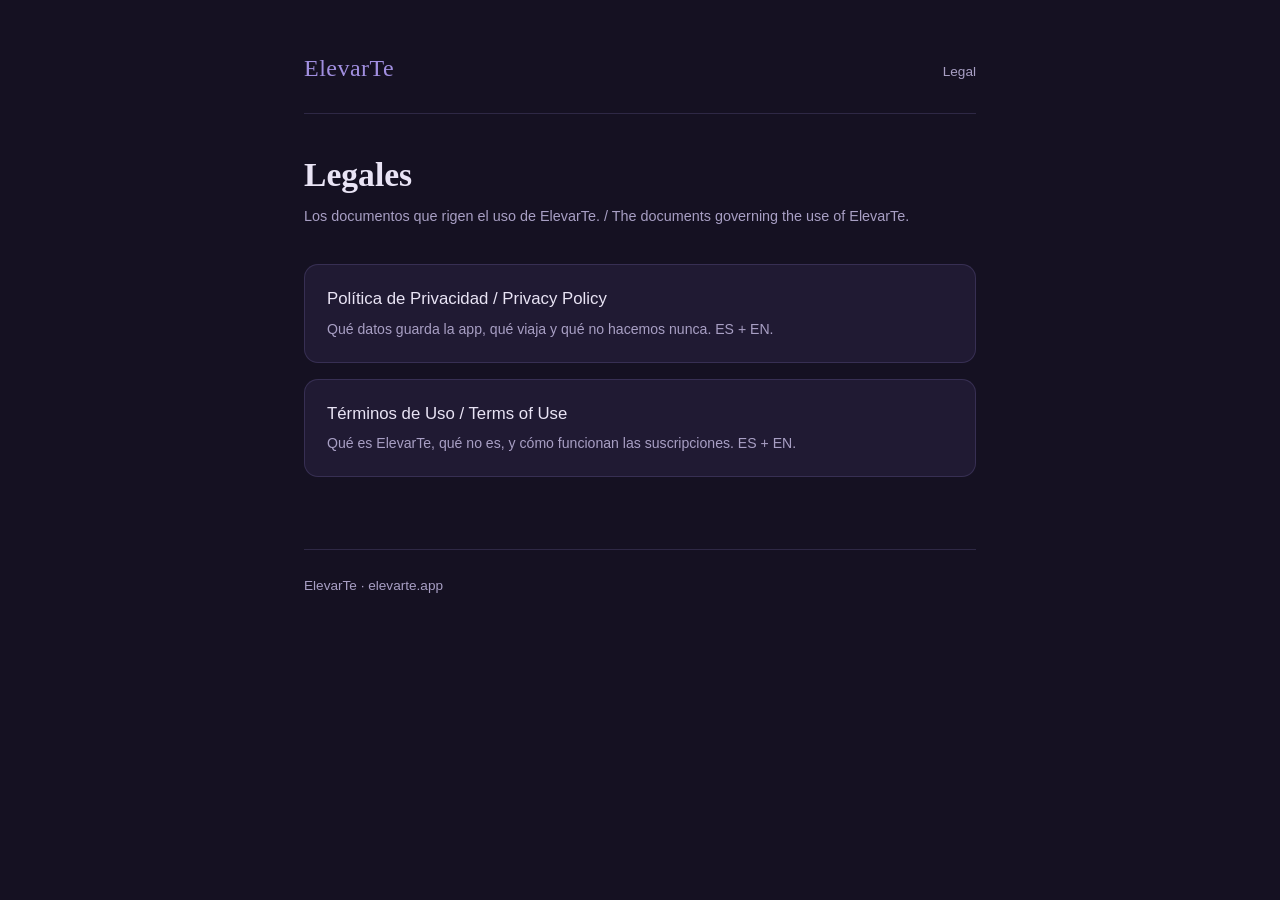
==== index.html @ faded714 "feat: política de privacidad y términos de uso de ElevarTe (ES + EN)" ====
<!DOCTYPE html>
<html lang="es">
<head>
  <meta charset="UTF-8">
  <meta name="viewport" content="width=device-width, initial-scale=1.0">
  <title>Legales · ElevarTe</title>
  <meta name="description" content="Documentos legales de ElevarTe: política de privacidad y términos de uso.">
  <link rel="stylesheet" href="style.css">
</head>
<body>
  <div class="page">
    <header class="site">
      <a class="brand" href="index.html">ElevarTe</a>
      <span class="lang-note">Legal</span>
    </header>

    <h1>Legales</h1>
    <p class="updated">Los documentos que rigen el uso de ElevarTe. / The documents governing the use of ElevarTe.</p>

    <ul class="index-links">
      <li>
        <a href="privacidad.html">Política de Privacidad / Privacy Policy
          <span>Qué datos guarda la app, qué viaja y qué no hacemos nunca. ES + EN.</span>
        </a>
      </li>
      <li>
        <a href="terminos.html">Términos de Uso / Terms of Use
          <span>Qué es ElevarTe, qué no es, y cómo funcionan las suscripciones. ES + EN.</span>
        </a>
      </li>
    </ul>

    <footer class="site">
      ElevarTe · elevarte.app
    </footer>
  </div>
</body>
</html>
---- style.css ----
:root {
  --bg: #151122;
  --surface: #201a33;
  --text: #e9e4f5;
  --text-soft: #a89fc4;
  --violet: #a18fe0;
  --amber: #e0925f;
  --hairline: rgba(161, 143, 224, 0.18);
}

* {
  margin: 0;
  padding: 0;
  box-sizing: border-box;
}

body {
  background: var(--bg);
  color: var(--text);
  font-family: -apple-system, BlinkMacSystemFont, "Segoe UI", Roboto, Helvetica, Arial, sans-serif;
  line-height: 1.7;
  -webkit-font-smoothing: antialiased;
}

.page {
  max-width: 720px;
  margin: 0 auto;
  padding: 48px 24px 96px;
}

header.site {
  display: flex;
  align-items: baseline;
  justify-content: space-between;
  gap: 16px;
  padding-bottom: 24px;
  border-bottom: 1px solid var(--hairline);
  margin-bottom: 40px;
}

.brand {
  font-family: Georgia, "Times New Roman", serif;
  font-size: 1.5rem;
  color: var(--violet);
  text-decoration: none;
  letter-spacing: 0.02em;
}

.lang-note {
  color: var(--text-soft);
  font-size: 0.85rem;
}

.lang-note a {
  color: var(--amber);
  text-decoration: none;
}

h1 {
  font-family: Georgia, "Times New Roman", serif;
  font-size: 2.1rem;
  line-height: 1.25;
  margin-bottom: 8px;
  color: var(--text);
  font-weight: 600;
}

.updated {
  color: var(--text-soft);
  font-size: 0.9rem;
  margin-bottom: 36px;
}

h2 {
  font-family: Georgia, "Times New Roman", serif;
  font-size: 1.35rem;
  margin: 40px 0 12px;
  color: var(--violet);
  font-weight: 600;
}

h3 {
  font-size: 1.02rem;
  margin: 24px 0 8px;
  color: var(--text);
}

p {
  margin-bottom: 14px;
}

ul {
  margin: 0 0 14px 22px;
}

li {
  margin-bottom: 8px;
}

a {
  color: var(--amber);
}

.divider {
  margin: 64px 0 48px;
  border: 0;
  border-top: 1px solid var(--hairline);
}

.en {
  color: var(--text);
}

strong {
  color: var(--text);
}

.card {
  background: var(--surface);
  border: 1px solid var(--hairline);
  border-radius: 14px;
  padding: 20px 22px;
  margin: 20px 0;
}

.card p:last-child {
  margin-bottom: 0;
}

footer.site {
  margin-top: 72px;
  padding-top: 24px;
  border-top: 1px solid var(--hairline);
  color: var(--text-soft);
  font-size: 0.85rem;
}

.index-links {
  list-style: none;
  margin: 32px 0 0;
}

.index-links li {
  margin-bottom: 16px;
}

.index-links a {
  display: block;
  background: var(--surface);
  border: 1px solid var(--hairline);
  border-radius: 14px;
  padding: 20px 22px;
  color: var(--text);
  text-decoration: none;
  font-size: 1.05rem;
}

.index-links a:hover {
  border-color: var(--violet);
}

.index-links span {
  display: block;
  color: var(--text-soft);
  font-size: 0.88rem;
  margin-top: 4px;
}
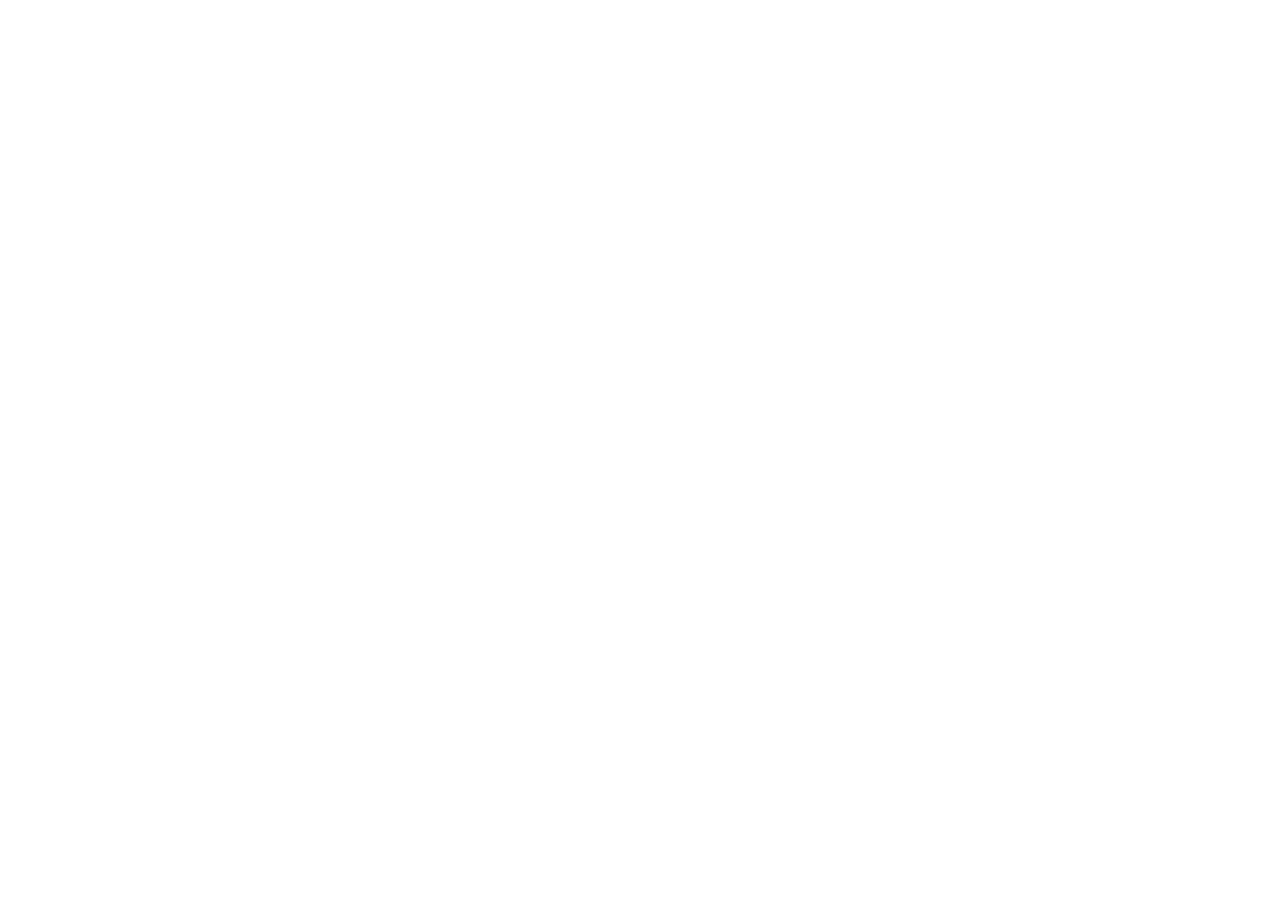
==== commit 0dbf043c: "chore: redirigir al dominio propio Los legales viven ahora en elevarte.app/legal, servidos desde el " ====
--- a/index.html
+++ b/index.html
@@ -3,36 +3,13 @@
 <head>
   <meta charset="UTF-8">
   <meta name="viewport" content="width=device-width, initial-scale=1.0">
-  <title>Legales · ElevarTe</title>
-  <meta name="description" content="Documentos legales de ElevarTe: política de privacidad y términos de uso.">
-  <link rel="stylesheet" href="style.css">
+  <title>ElevarTe</title>
+  <link rel="canonical" href="//elevarte.app/legal">
+  <meta http-equiv="refresh" content="0; url=//elevarte.app/legal">
+  <meta name="robots" content="noindex">
+  <script>location.replace("//elevarte.app/legal");</script>
 </head>
-<body>
-  <div class="page">
-    <header class="site">
-      <a class="brand" href="index.html">ElevarTe</a>
-      <span class="lang-note">Legal</span>
-    </header>
-
-    <h1>Legales</h1>
-    <p class="updated">Los documentos que rigen el uso de ElevarTe. / The documents governing the use of ElevarTe.</p>
-
-    <ul class="index-links">
-      <li>
-        <a href="privacidad.html">Política de Privacidad / Privacy Policy
-          <span>Qué datos guarda la app, qué viaja y qué no hacemos nunca. ES + EN.</span>
-        </a>
-      </li>
-      <li>
-        <a href="terminos.html">Términos de Uso / Terms of Use
-          <span>Qué es ElevarTe, qué no es, y cómo funcionan las suscripciones. ES + EN.</span>
-        </a>
-      </li>
-    </ul>
-
-    <footer class="site">
-      ElevarTe · elevarte.app
-    </footer>
-  </div>
+<body style="background:#151122;color:#e9e4f5;font-family:-apple-system,system-ui,sans-serif;padding:48px 24px">
+  <p>Los documentos legales de ElevarTe se mudaron a <a href="//elevarte.app/legal" style="color:#e0925f">//elevarte.app/legal</a>.</p>
 </body>
 </html>
